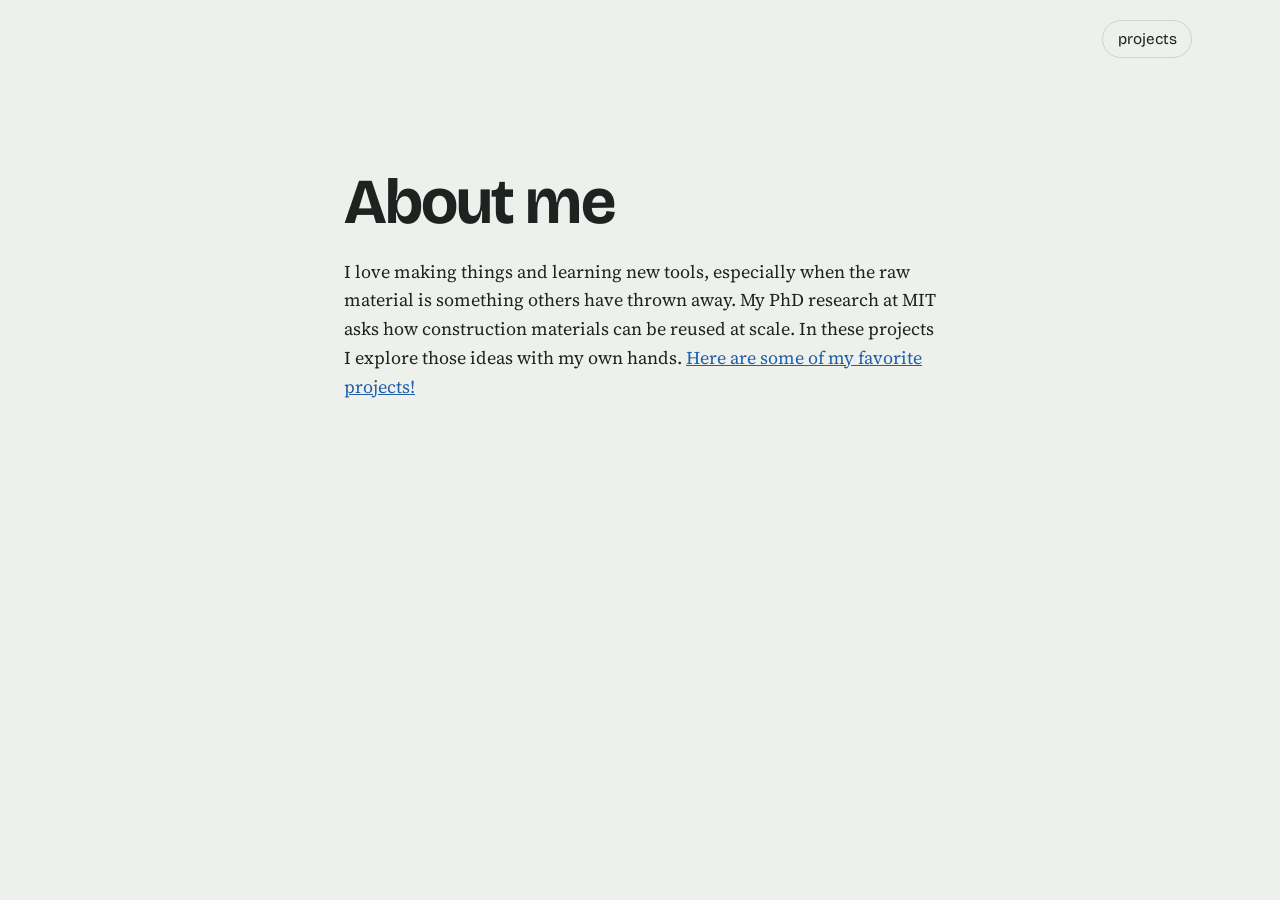
==== about.html @ 291dbd7f "added about me" ====
<!doctype html>
<html lang="en">
<head>
  <meta charset="utf-8">
  <meta name="viewport" content="width=device-width, initial-scale=1">
  <title>About me | lili's projects</title>
  <link rel="preconnect" href="https://fonts.googleapis.com">
  <link rel="preconnect" href="https://fonts.gstatic.com" crossorigin>
  <link href="https://fonts.googleapis.com/css2?family=Bricolage+Grotesque:opsz,wght@12..96,500;12..96,700&family=Source+Serif+4:ital,opsz,wght@0,8..60,400;1,8..60,400&display=swap" rel="stylesheet">
  <link rel="stylesheet" href="style.css">
</head>
<body>
  <nav class="top-nav" aria-label="Site">
    <a href="index.html">projects</a>
  </nav>

  <!-- Edit the about text below. Each <p> ... </p> is one paragraph. -->
  <main class="about">
    <h1>About me</h1>
    <p>I love making things and learning new tools, especially when the raw material is something others have thrown away. My PhD research at MIT asks how construction materials can be reused at scale. In these projects I explore those ideas with my own hands. <a href="index.html">Here are some of my favorite projects!</a></p>
  </main>
</body>
</html>
---- style.css ----
:root {
  --paper: #eef0ec;
  --mount: #ffffff;
  --ink: #1d2321;
  --muted: #5c6661;
  --rule: #cfd4cd;
  --accent: #1f5fa8;
  --display: "Bricolage Grotesque", "Helvetica Neue", Arial, sans-serif;
  --text: "Source Serif 4", Georgia, "Times New Roman", serif;
}

@media (prefers-color-scheme: dark) {
  :root {
    --paper: #171b1a;
    --mount: #232826;
    --ink: #e8ebe7;
    --muted: #9aa39e;
    --rule: #333a37;
    --accent: #7fb0e8;
  }
}

* { box-sizing: border-box; }

body {
  margin: 0;
  background: var(--paper);
  color: var(--ink);
  font-family: var(--text);
  font-size: 1.125rem;
  line-height: 1.6;
}

a { color: var(--accent); }

:focus-visible {
  outline: 2px solid var(--accent);
  outline-offset: 3px;
}

/* Header */
.site-header {
  max-width: 72rem;
  margin: 0 auto;
  padding: clamp(3rem, 10vw, 7rem) 1.5rem 3rem;
}
.site-header h1 {
  font-family: var(--display);
  font-weight: 700;
  font-size: clamp(2.75rem, 9vw, 6rem);
  line-height: 0.95;
  letter-spacing: -0.03em;
  margin: 0 0 1.25rem;
}
.site-header p {
  max-width: 36rem;
  margin: 0 0 0.5rem;
  font-size: 1.25rem;
  color: var(--muted);
}

/* Projects */
main {
  max-width: 72rem;
  margin: 0 auto;
  padding: 0 1.5rem 6rem;
}
.project {
  border-top: 1px solid var(--rule);
  padding: 2.5rem 0 3.5rem;
}
.project-head h2 {
  font-family: var(--display);
  font-weight: 500;
  font-size: 1.75rem;
  line-height: 1.15;
  letter-spacing: -0.01em;
  margin: 0;
}
.project-details {
  margin: 0.75rem 0 1.25rem;
}
.project-details div + div { margin-top: 0.6rem; }
.project-details dt {
  font-family: var(--display);
  font-size: 0.75rem;
  font-weight: 500;
  letter-spacing: 0.08em;
  text-transform: uppercase;
  color: var(--muted);
}
.project-details dd {
  margin: 0;
  font-size: 1rem;
  line-height: 1.4;
}
.blurb {
  margin: 0 0 1rem;
  text-align: center;
}

@media (min-width: 800px) {
  .project {
    display: grid;
    grid-template-columns: 15rem 1fr;
    gap: 3rem;
  }
  .project-head {
    position: sticky;
    top: 2rem;
    align-self: start;
  }
}

/* Photos, shown like mounted prints */
.photos {
  display: grid;
  grid-template-columns: repeat(auto-fill, minmax(300px, 1fr));
  gap: 1.5rem;
  margin-top: 1.75rem;
}
figure {
  margin: 0;
  background: var(--mount);
  padding: 0.6rem 0.6rem 0.75rem;
  box-shadow: 0 1px 2px rgba(29, 35, 33, 0.12), 0 6px 18px -8px rgba(29, 35, 33, 0.25);
}
.photo-btn {
  display: block;
  width: 100%;
  padding: 0;
  border: 0;
  background: none;
  cursor: zoom-in;
}
.photo-btn img {
  display: block;
  width: 100%;
  aspect-ratio: 1 / 1;
  object-fit: contain;
  background: var(--mount);
}
figcaption {
  margin-top: 0.6rem;
  font-style: italic;
  font-size: 0.95rem;
  line-height: 1.4;
  color: var(--muted);
}

/* Enlarged photo viewer */
dialog {
  border: 0;
  padding: 0.75rem;
  background: var(--mount);
  color: var(--ink);
  max-width: min(92vw, 1100px);
}
dialog::backdrop { background: rgba(10, 12, 11, 0.8); }
.viewer-stage {
  position: relative;
}
dialog img,
dialog video {
  display: block;
  max-width: 100%;
  max-height: 78vh;
  margin: 0 auto;
}
dialog [hidden] { display: none; }
.viewer-nav {
  position: absolute;
  top: 50%;
  transform: translateY(-50%);
  width: 2.75rem;
  height: 2.75rem;
  border: 0;
  border-radius: 50%;
  background: rgba(10, 12, 11, 0.55);
  color: #fff;
  font-size: 2rem;
  line-height: 1;
  cursor: pointer;
}
.viewer-nav:hover { background: rgba(10, 12, 11, 0.8); }
.viewer-prev { left: 0.5rem; }
.viewer-next { right: 0.5rem; }
.viewer-foot {
  display: flex;
  flex-wrap: wrap;
  align-items: baseline;
  gap: 0.5rem 1rem;
}
.viewer-foot .viewer-caption { flex: 1; }
.viewer-count {
  margin: 0;
  color: var(--muted);
  font-size: 0.9rem;
}
.viewer-caption {
  font-style: italic;
  color: var(--muted);
  margin: 0.6rem 0 0;
}
.viewer-close {
  margin-top: 0.75rem;
  font: inherit;
  font-size: 0.95rem;
  padding: 0.4rem 1rem;
  border: 1px solid var(--rule);
  background: none;
  color: var(--ink);
  cursor: pointer;
}
.viewer-close:hover { border-color: var(--ink); }

/* Category filter */
.filters {
  max-width: 72rem;
  margin: 0 auto;
  padding: 0 1.5rem 1.5rem;
  display: flex;
  flex-wrap: wrap;
  gap: 0.5rem;
}
.filter-btn {
  font-family: var(--display);
  font-size: 0.95rem;
  text-transform: capitalize;
  padding: 0.35rem 0.9rem;
  border: 1px solid var(--rule);
  border-radius: 999px;
  background: none;
  color: var(--ink);
  cursor: pointer;
}
.filter-btn:hover { border-color: var(--ink); }
.filter-btn[aria-pressed="true"] {
  background: var(--ink);
  border-color: var(--ink);
  color: var(--paper);
}
.project-category {
  margin: 0 0 1.25rem;
  color: var(--muted);
  font-size: 0.9rem;
  text-transform: capitalize;
}
.project.dimmed { opacity: 0.45; }
.photo-video {
  display: block;
  width: 100%;
  aspect-ratio: 1 / 1;
  object-fit: contain;
  background: var(--mount);
}

/* Top-right navigation tab */
.top-nav {
  max-width: 72rem;
  margin: 0 auto;
  padding: 1.25rem 1.5rem 0;
  display: flex;
  justify-content: flex-end;
}
.top-nav a {
  font-family: var(--display);
  font-size: 0.95rem;
  text-decoration: none;
  color: var(--ink);
  padding: 0.35rem 0.9rem;
  border: 1px solid var(--rule);
  border-radius: 999px;
}
.top-nav a:hover { border-color: var(--ink); }

/* About page */
.about {
  max-width: 40rem;
  padding-top: clamp(3rem, 10vw, 7rem);
}
.about h1 {
  font-family: var(--display);
  font-weight: 700;
  font-size: clamp(2.25rem, 7vw, 4rem);
  line-height: 1;
  letter-spacing: -0.03em;
  margin: 0 0 1.5rem;
}
.about p { margin: 0 0 1rem; }
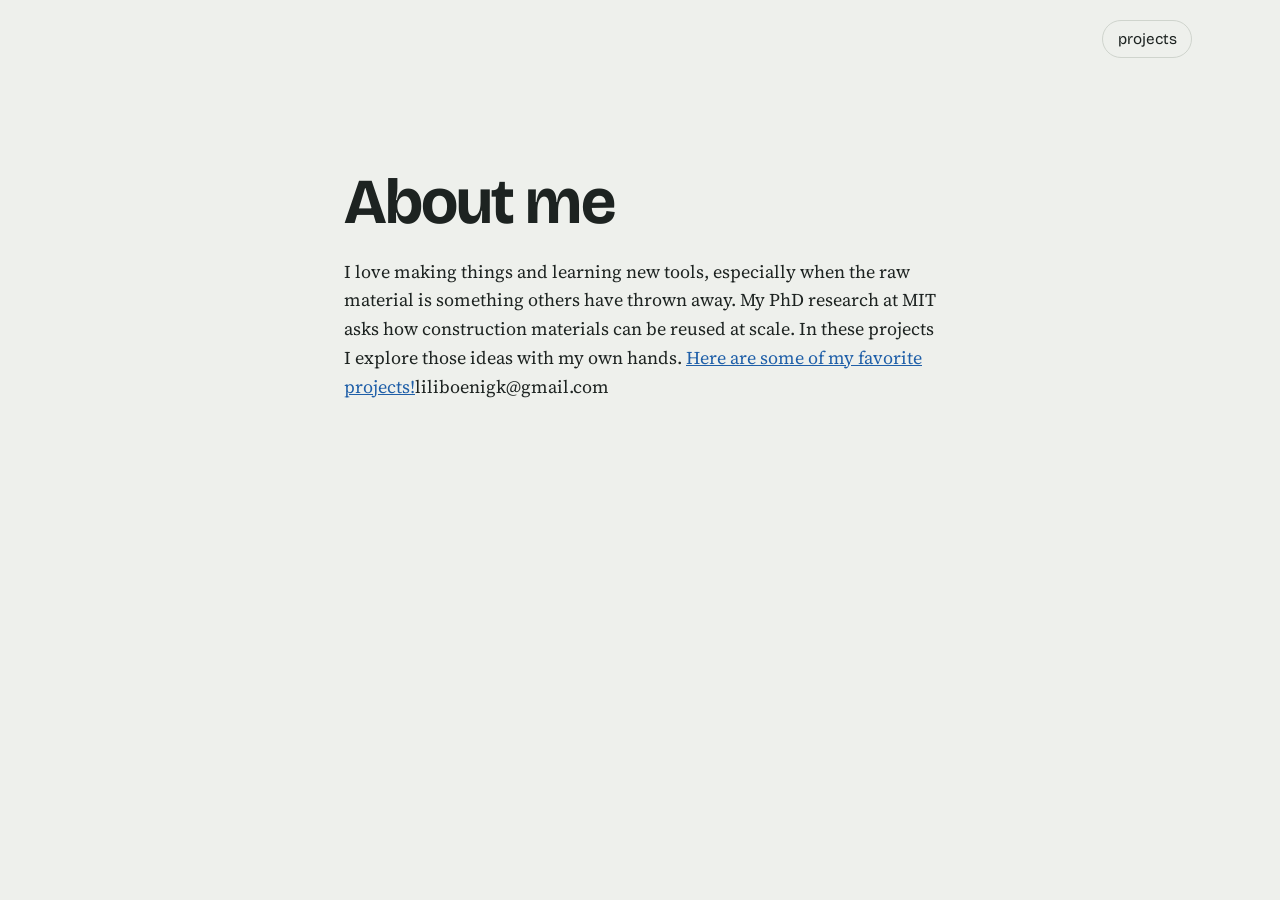
==== commit 909cee90: "updates" ====
--- a/about.html
+++ b/about.html
@@ -17,7 +17,7 @@
   <!-- Edit the about text below. Each <p> ... </p> is one paragraph. -->
   <main class="about">
     <h1>About me</h1>
-    <p>I love making things and learning new tools, especially when the raw material is something others have thrown away. My PhD research at MIT asks how construction materials can be reused at scale. In these projects I explore those ideas with my own hands. <a href="index.html">Here are some of my favorite projects!</a></p>
+    <p>I love making things and learning new tools, especially when the raw material is something others have thrown away. My PhD research at MIT asks how construction materials can be reused at scale. In these projects I explore those ideas with my own hands. <a href="index.html">Here are some of my favorite projects!</a>liliboenigk@gmail.com</p>
   </main>
 </body>
 </html>
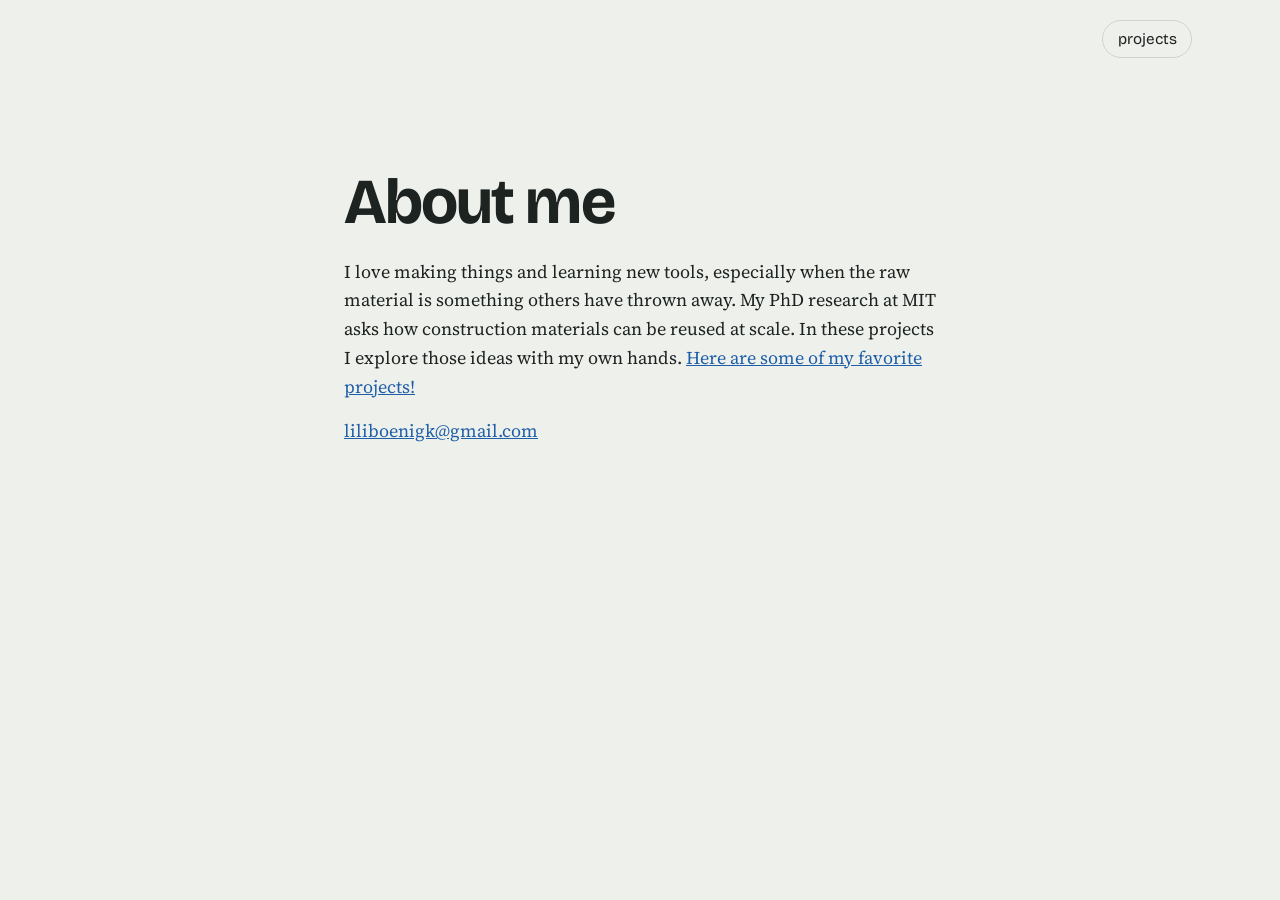
==== commit ef806745: "pushing" ====
--- a/about.html
+++ b/about.html
@@ -17,7 +17,7 @@
   <!-- Edit the about text below. Each <p> ... </p> is one paragraph. -->
   <main class="about">
     <h1>About me</h1>
-    <p>I love making things and learning new tools, especially when the raw material is something others have thrown away. My PhD research at MIT asks how construction materials can be reused at scale. In these projects I explore those ideas with my own hands. <a href="index.html">Here are some of my favorite projects!</a>liliboenigk@gmail.com</p>
+    <p>I love making things and learning new tools, especially when the raw material is something others have thrown away. My PhD research at MIT asks how construction materials can be reused at scale. In these projects I explore those ideas with my own hands. <a href="index.html">Here are some of my favorite projects!</a><p><a href="mailto:liliboenigk@gmail.com">liliboenigk@gmail.com</a></p>  </p>
   </main>
 </body>
 </html>
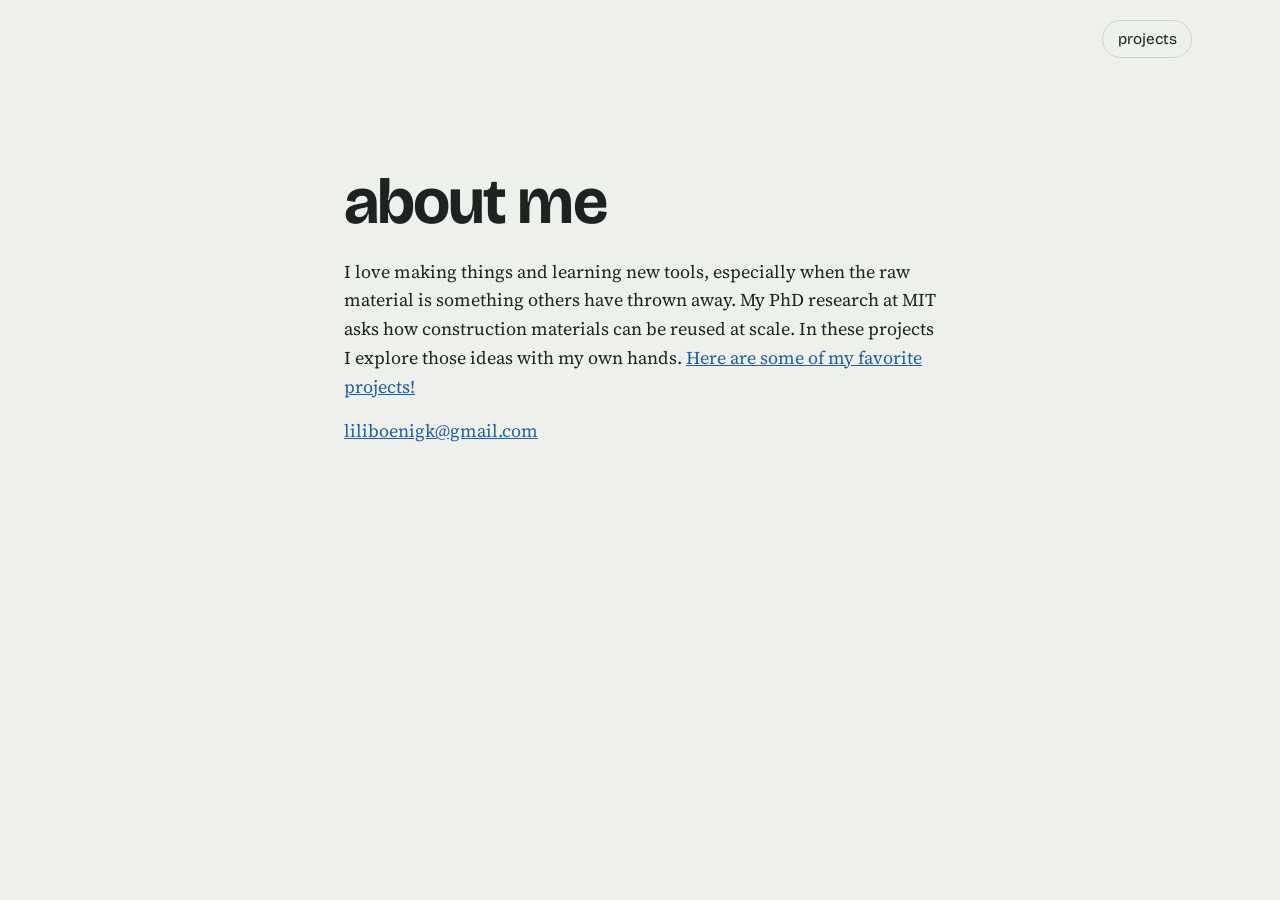
==== commit f8704159: "content" ====
--- a/about.html
+++ b/about.html
@@ -16,7 +16,7 @@
 
   <!-- Edit the about text below. Each <p> ... </p> is one paragraph. -->
   <main class="about">
-    <h1>About me</h1>
+    <h1>about me</h1>
     <p>I love making things and learning new tools, especially when the raw material is something others have thrown away. My PhD research at MIT asks how construction materials can be reused at scale. In these projects I explore those ideas with my own hands. <a href="index.html">Here are some of my favorite projects!</a><p><a href="mailto:liliboenigk@gmail.com">liliboenigk@gmail.com</a></p>  </p>
   </main>
 </body>
